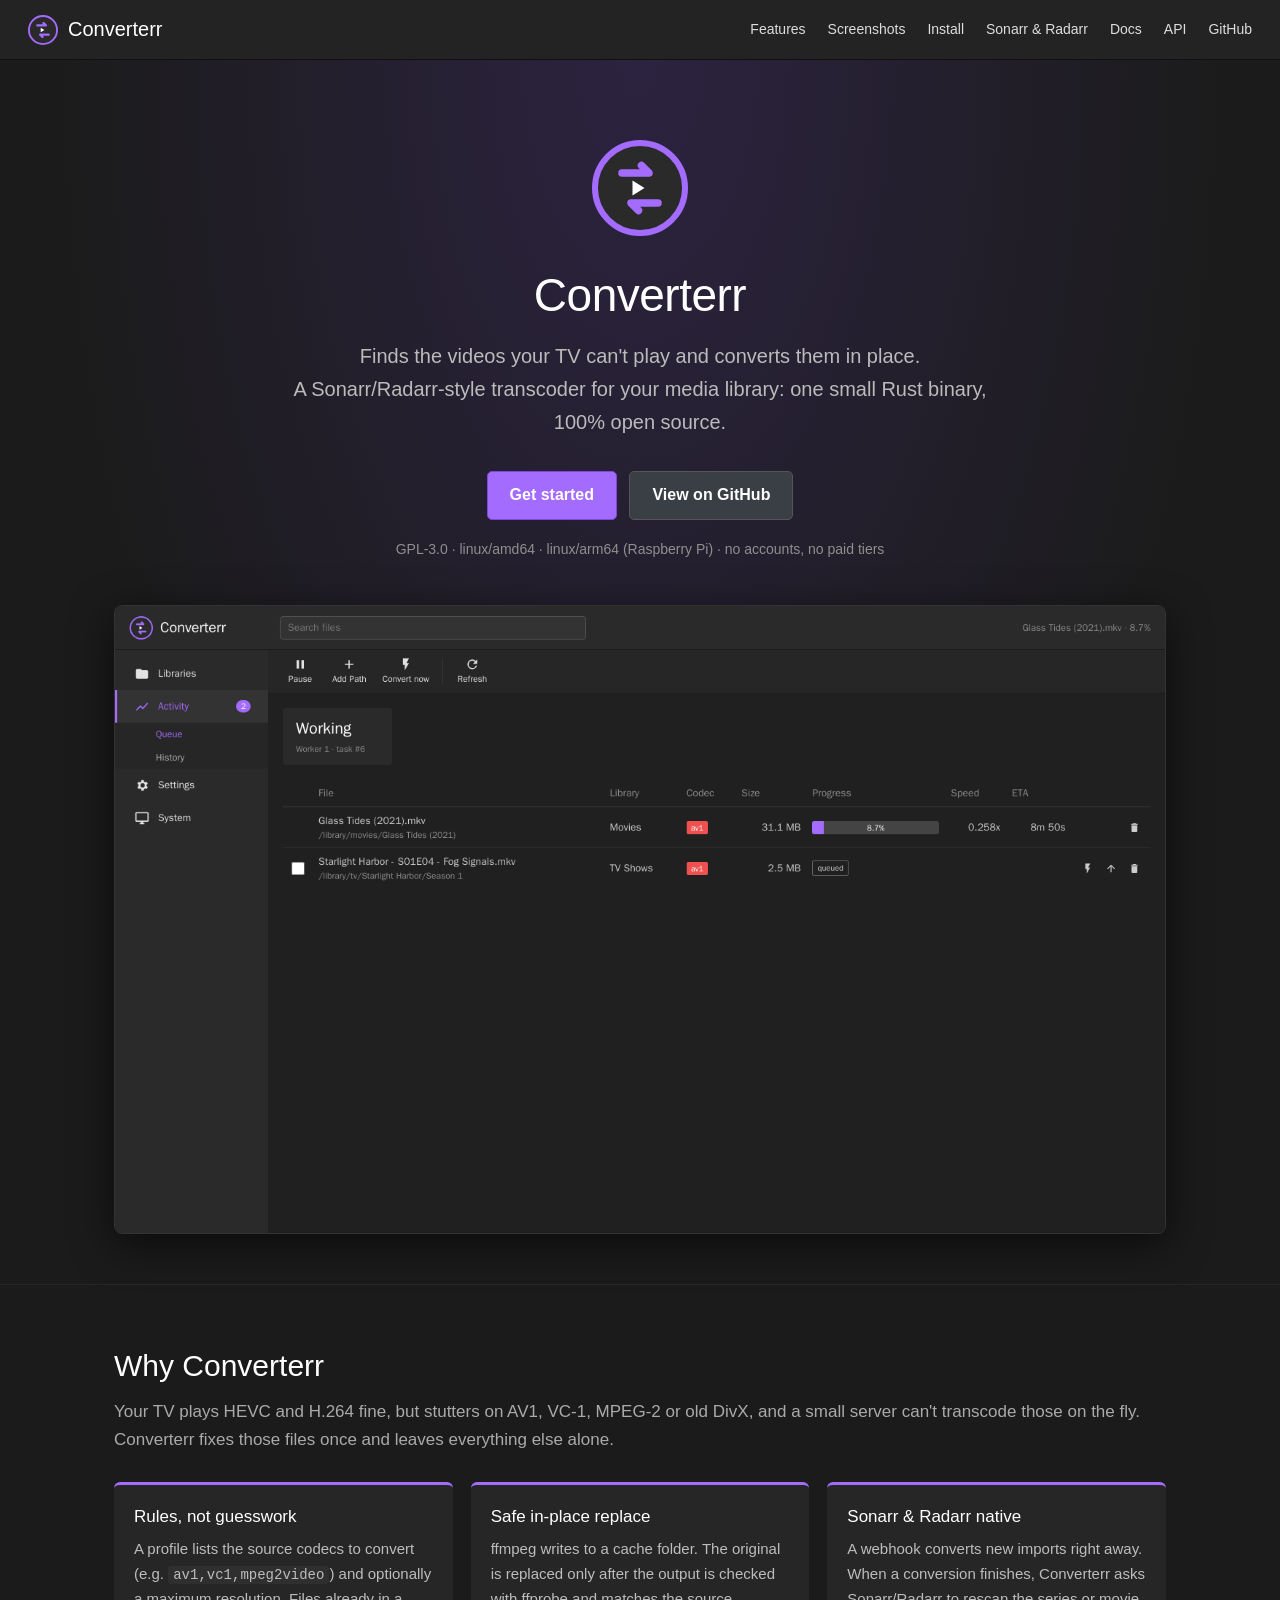
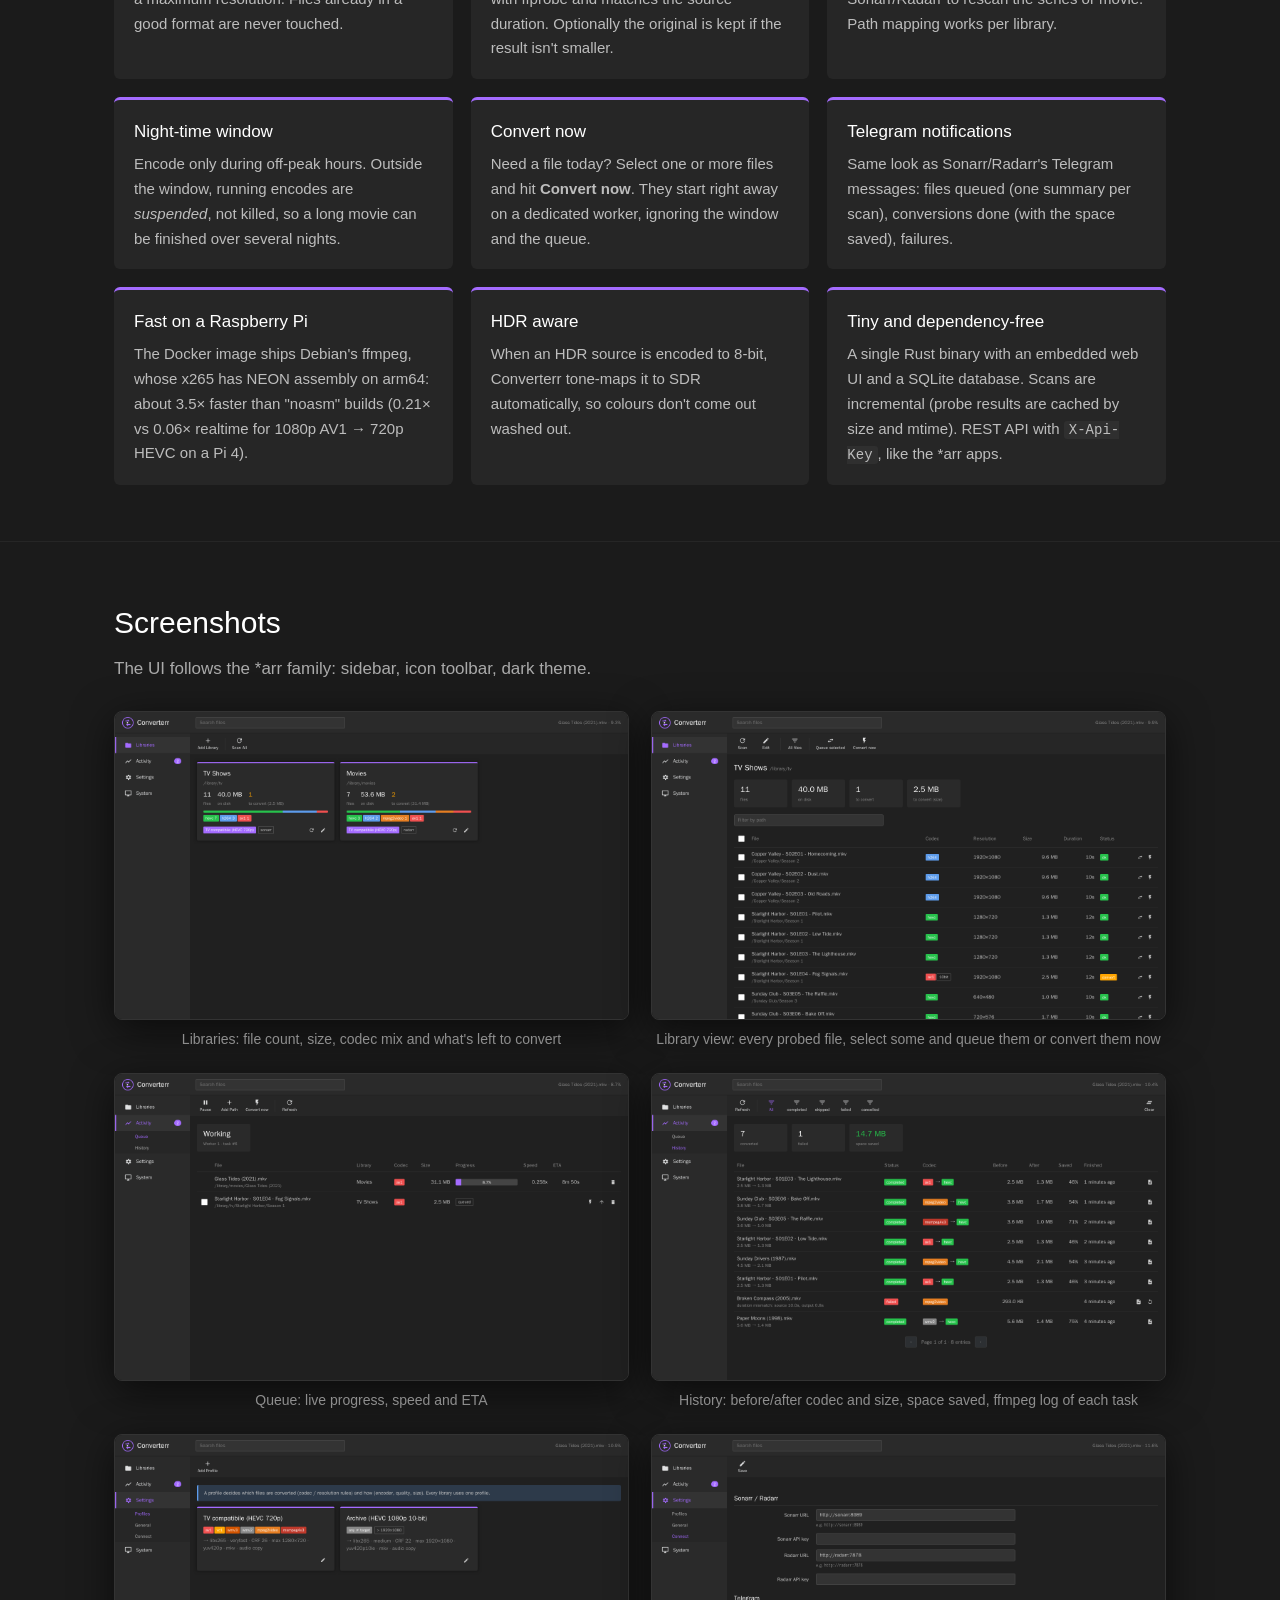
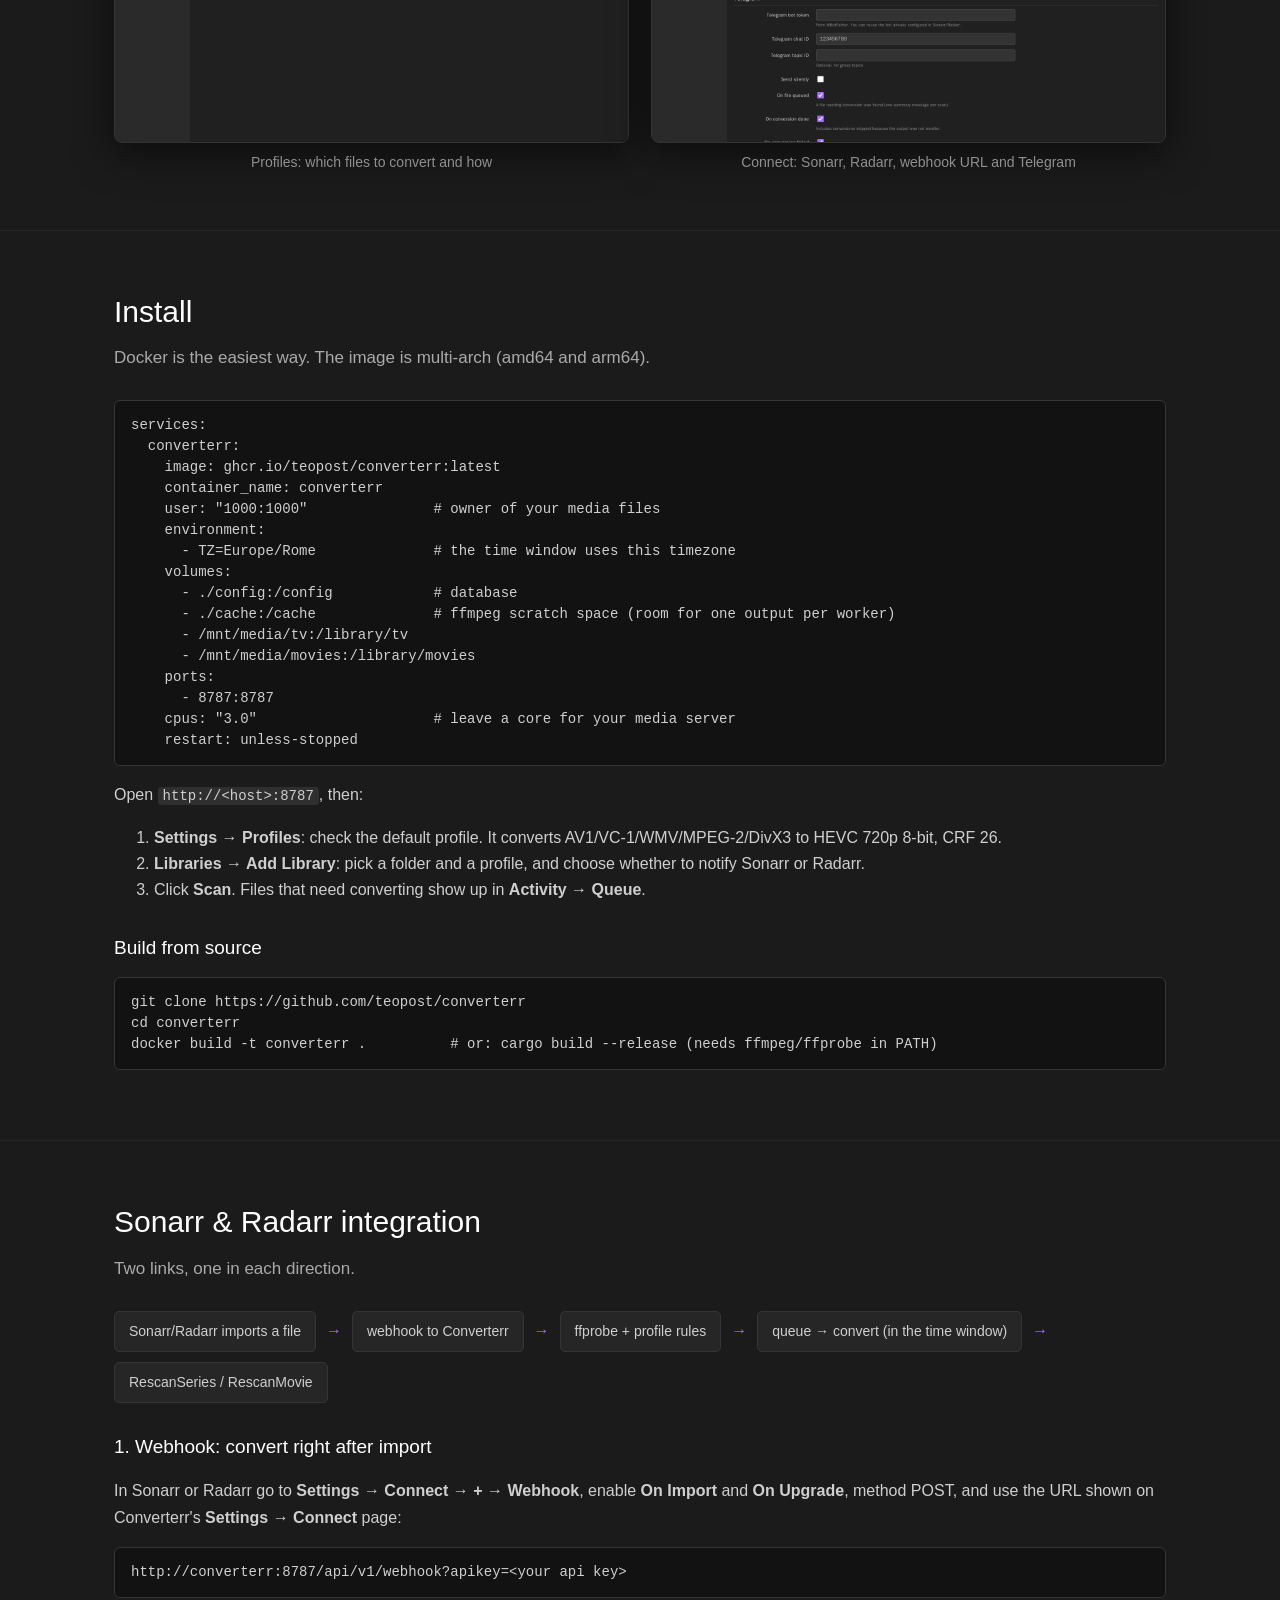
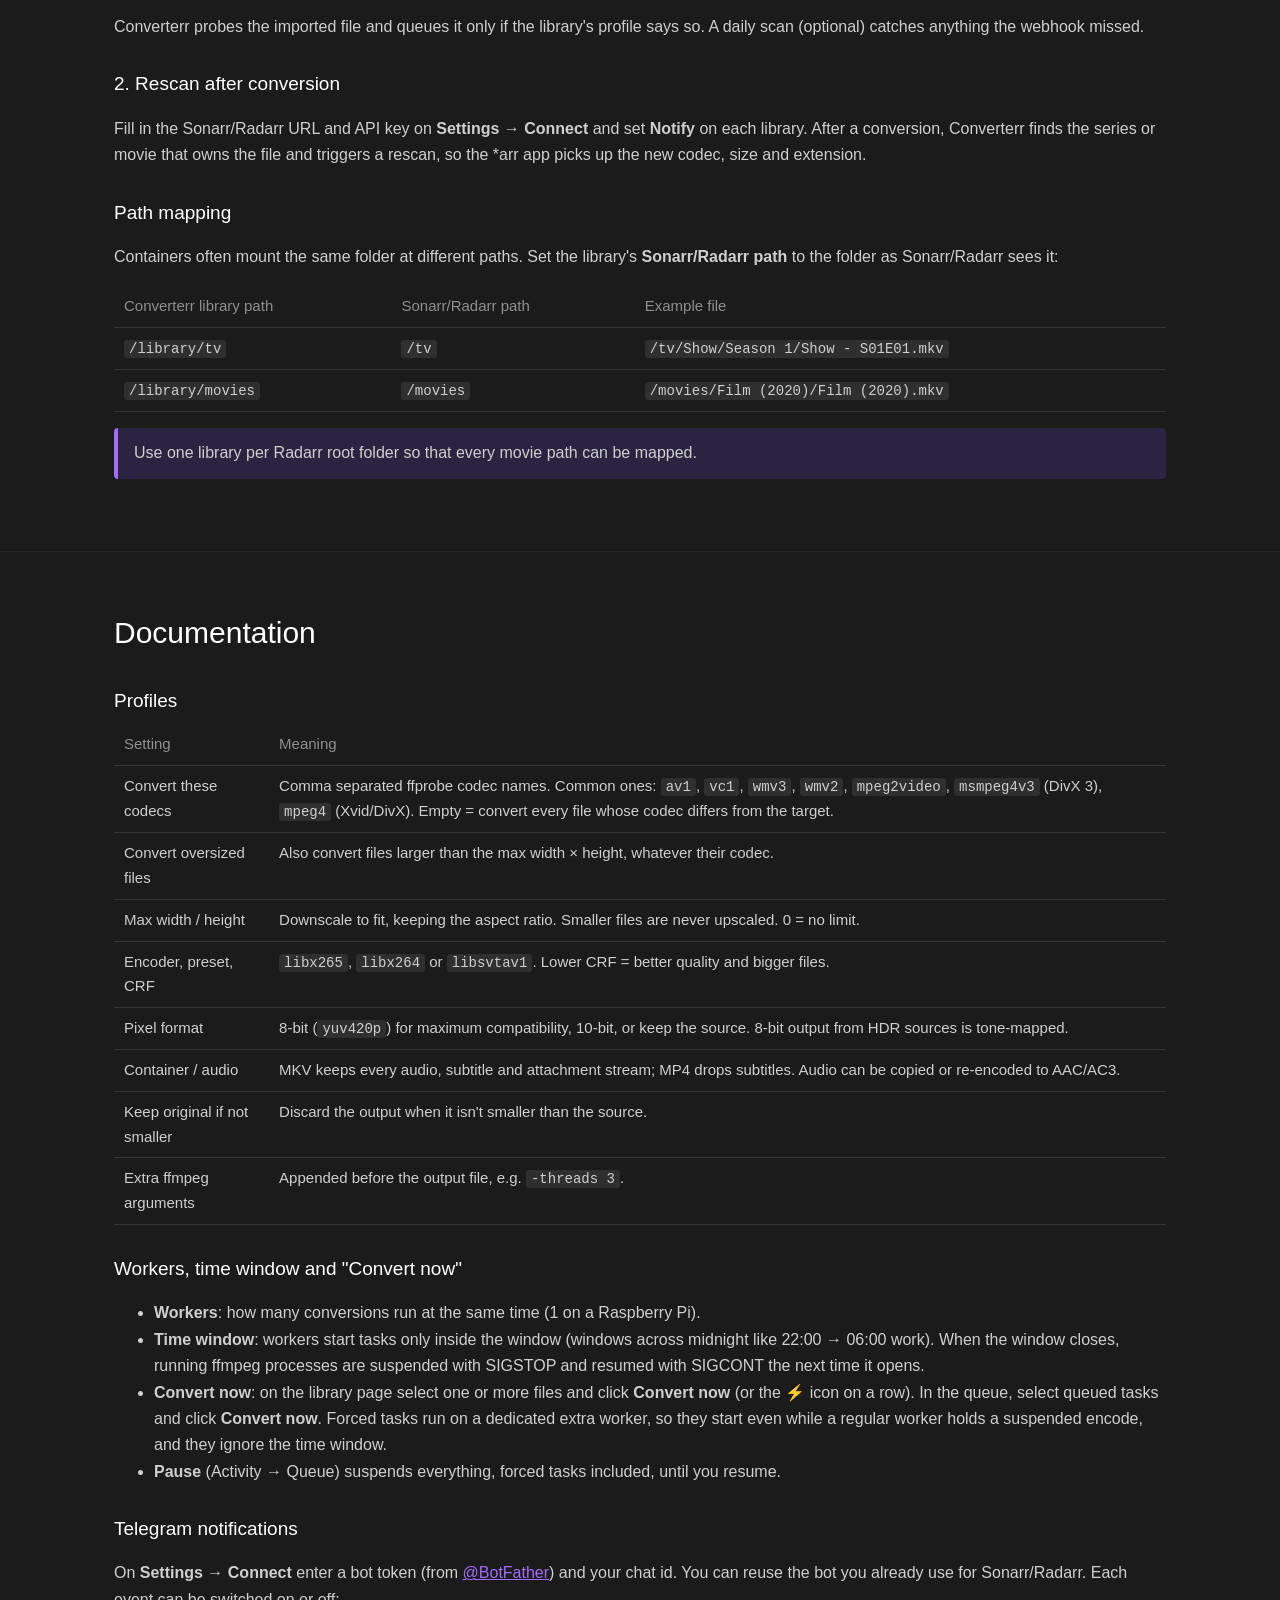
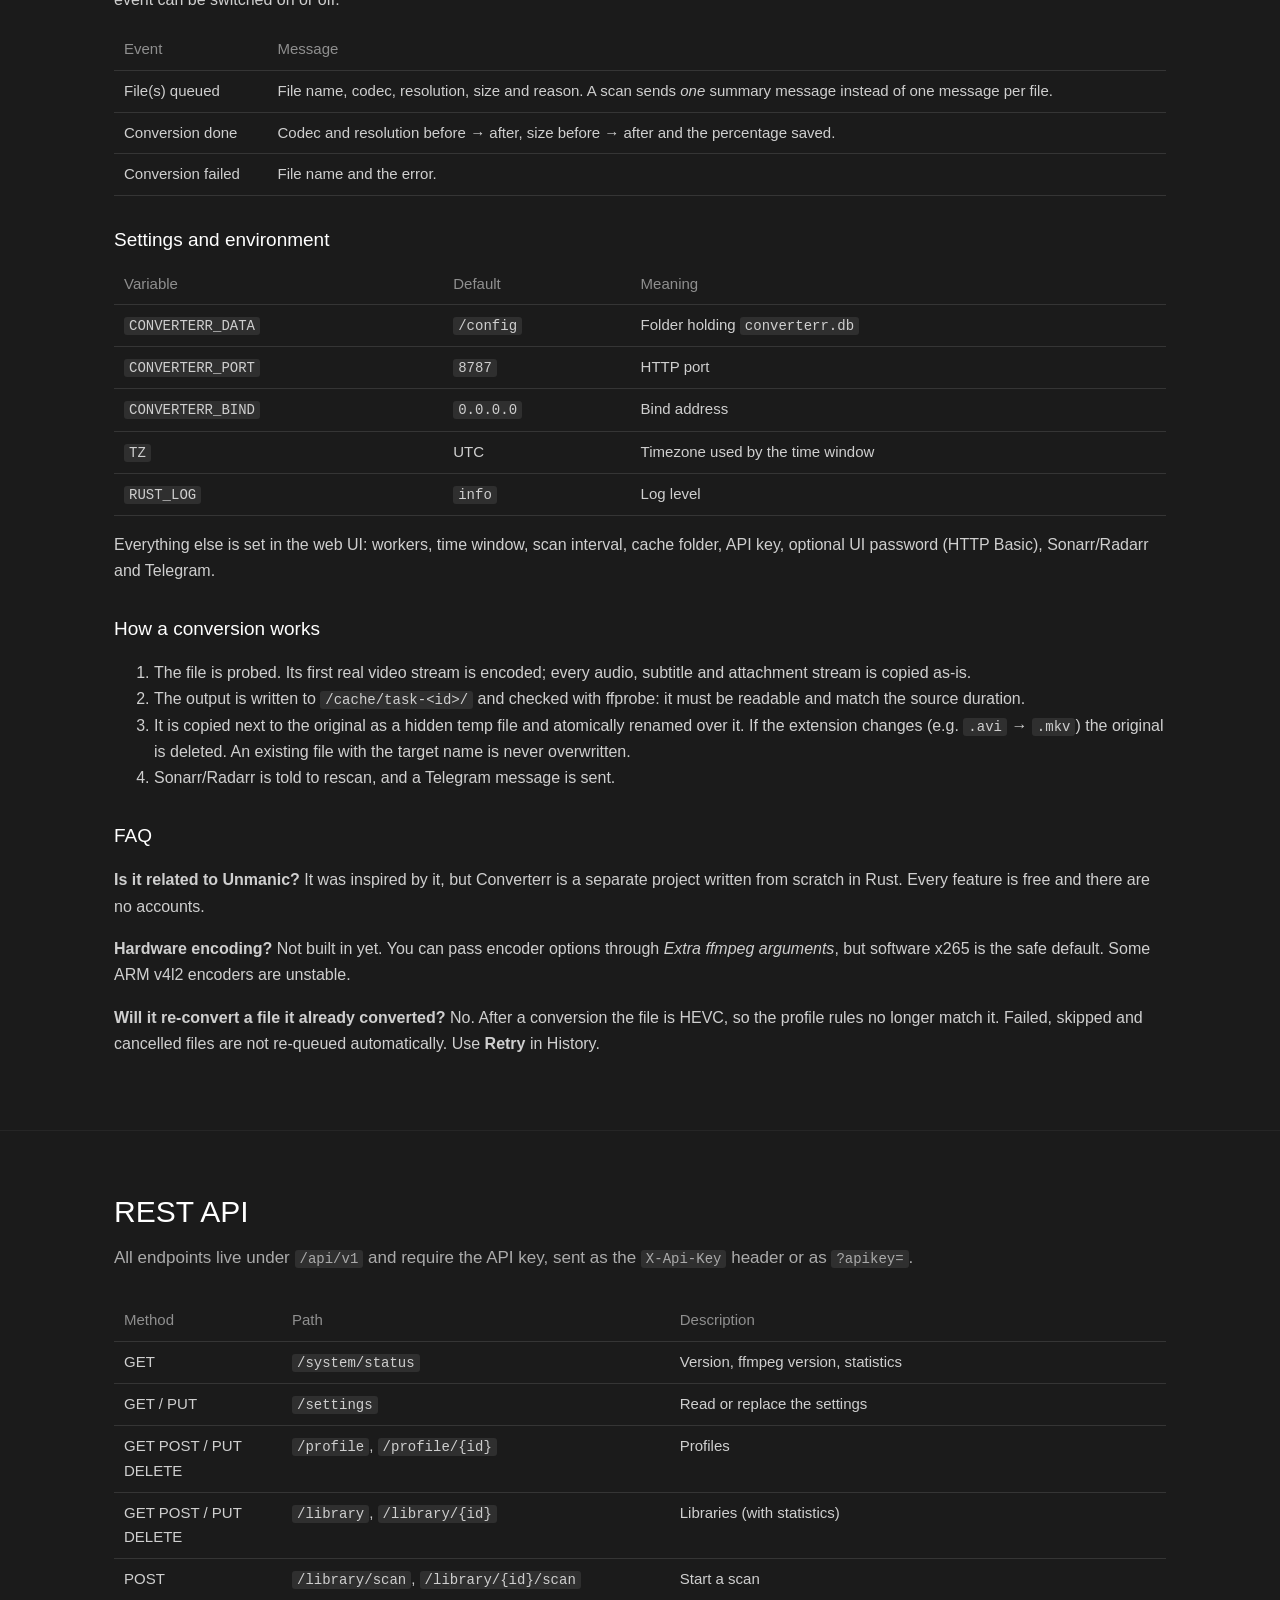
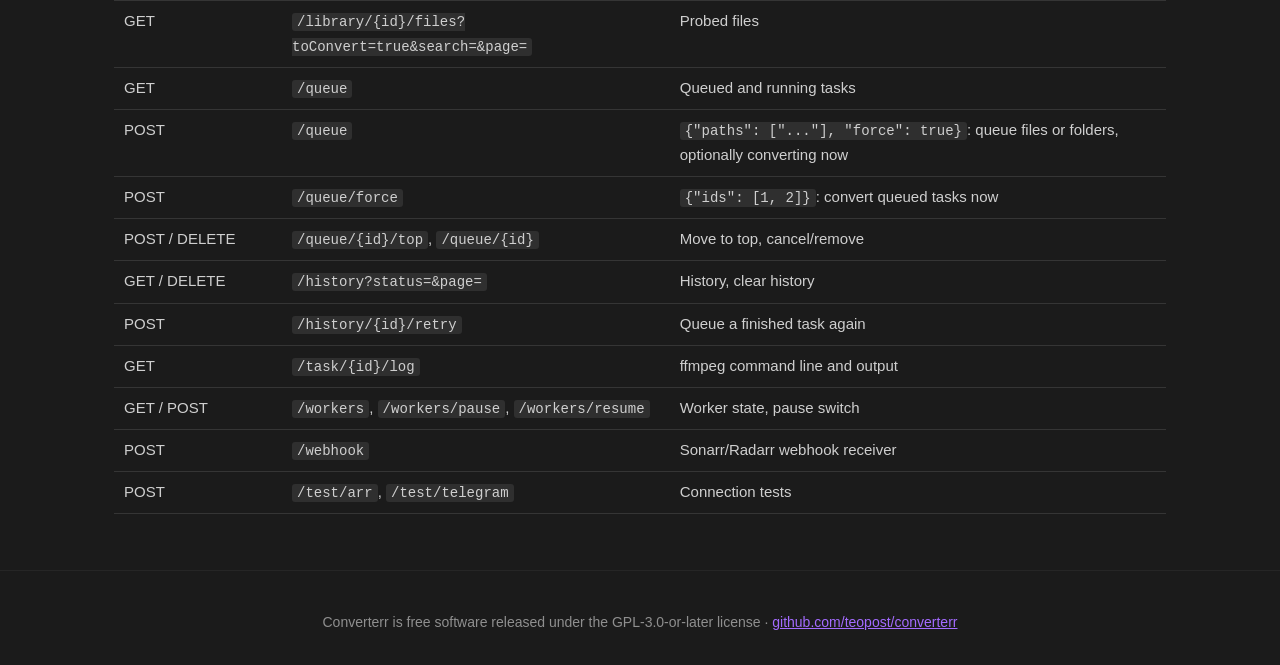
==== docs/index.html @ a3f33cca "Initial release of Converterr 0.1.0 Automatic media library transcoder with a Sonarr/Radarr-style we" ====
<!doctype html>
<html lang="en">
<head>
  <meta charset="utf-8">
  <meta name="viewport" content="width=device-width, initial-scale=1">
  <title>Converterr — automatic media library transcoder for the *arr stack</title>
  <meta name="description" content="Converterr finds the videos your TV can't play and converts them in place with ffmpeg. Sonarr/Radarr-style web UI, webhooks, Telegram notifications. Single Rust binary, 100% open source.">
  <link rel="icon" href="logo.svg">
  <style>
    :root { --accent:#a46bff; --accent-dark:#7d48d9; --bg:#1b1b1b; --panel:#262626; --border:#353535; --text:#cfcfcf; --dim:#8f8f8f; --white:#fff; }
    * { box-sizing: border-box; }
    html { scroll-behavior: smooth; }
    body { margin:0; background:var(--bg); color:var(--text); font:16px/1.65 -apple-system,BlinkMacSystemFont,"Segoe UI",Roboto,"Helvetica Neue",Arial,sans-serif; }
    a { color:var(--accent); }
    code, pre { font-family: ui-monospace,SFMono-Regular,Menlo,Consolas,monospace; font-size: 14px; }
    code { background:#2f2f2f; padding:1px 5px; border-radius:3px; }
    pre { background:#121212; border:1px solid var(--border); border-radius:6px; padding:14px 16px; overflow-x:auto; line-height:1.5; }
    pre code { background:none; padding:0; }
    nav { position:sticky; top:0; z-index:10; display:flex; align-items:center; gap:22px; padding:0 28px; height:60px; background:#232323; border-bottom:1px solid #111; }
    nav .brand { display:flex; align-items:center; gap:10px; color:var(--white); font-size:20px; font-weight:300; text-decoration:none; margin-right:auto; }
    nav .brand img { width:30px; height:30px; }
    nav a.l { color:#ddd; text-decoration:none; font-size:14px; }
    nav a.l:hover { color:var(--accent); }
    .wrap { max-width:1100px; margin:0 auto; padding:0 24px; }
    header.hero { padding:80px 0 50px; text-align:center; background:radial-gradient(ellipse at top, #2c2340 0%, var(--bg) 65%); }
    .hero img.logo { width:96px; height:96px; }
    .hero h1 { margin:14px 0 6px; color:var(--white); font-size:46px; font-weight:300; letter-spacing:-.5px; }
    .hero p.tag { max-width:720px; margin:0 auto 28px; font-size:20px; color:#bbb; }
    .btn { display:inline-block; padding:10px 22px; margin:4px; border-radius:5px; background:#393f45; color:var(--white); text-decoration:none; font-weight:600; border:1px solid #555; }
    .btn.primary { background:var(--accent); border-color:var(--accent-dark); }
    .btn:hover { filter:brightness(1.1); }
    .hero .shot { margin-top:44px; }
    .shot img { width:100%; border-radius:8px; border:1px solid #333; box-shadow:0 10px 40px rgba(0,0,0,.6); display:block; }
    .badges { margin-top:14px; color:var(--dim); font-size:14px; }
    section { padding:56px 0; border-top:1px solid #262626; }
    h2 { color:var(--white); font-size:30px; font-weight:400; margin:0 0 8px; }
    h3 { color:var(--white); font-size:19px; font-weight:500; margin:28px 0 8px; }
    .lead { color:#aaa; margin:0 0 28px; font-size:17px; }
    .grid { display:grid; grid-template-columns:repeat(auto-fill,minmax(300px,1fr)); gap:18px; }
    .card { background:var(--panel); border-radius:6px; padding:18px 20px; border-top:3px solid var(--accent); }
    .card h4 { margin:0 0 6px; color:var(--white); font-size:17px; font-weight:500; }
    .card p { margin:0; font-size:15px; color:#bdbdbd; }
    .gallery { display:grid; grid-template-columns:repeat(auto-fill,minmax(480px,1fr)); gap:22px; }
    .gallery figure { margin:0; }
    .gallery figcaption { margin-top:8px; color:var(--dim); font-size:14px; text-align:center; }
    table { width:100%; border-collapse:collapse; font-size:15px; }
    th, td { text-align:left; padding:8px 10px; border-bottom:1px solid var(--border); vertical-align:top; }
    th { color:var(--dim); font-weight:500; }
    .flow { display:flex; flex-wrap:wrap; align-items:center; gap:10px; margin:18px 0; }
    .flow span { background:var(--panel); padding:8px 14px; border-radius:5px; border:1px solid var(--border); font-size:14px; }
    .flow b { color:var(--accent); }
    .note { background:#2b2440; border-left:4px solid var(--accent); padding:12px 16px; border-radius:4px; margin:16px 0; }
    footer { padding:40px 0; text-align:center; color:var(--dim); font-size:14px; border-top:1px solid #262626; }
    @media (max-width:700px) { nav a.l { display:none; } .hero h1 { font-size:34px; } .gallery { grid-template-columns:1fr; } }
  </style>
</head>
<body>
<nav>
  <a class="brand" href="#"><img src="logo.svg" alt="">Converterr</a>
  <a class="l" href="#features">Features</a>
  <a class="l" href="#screenshots">Screenshots</a>
  <a class="l" href="#install">Install</a>
  <a class="l" href="#arr">Sonarr &amp; Radarr</a>
  <a class="l" href="#docs">Docs</a>
  <a class="l" href="#api">API</a>
  <a class="l" href="https://github.com/teopost/converterr">GitHub</a>
</nav>

<header class="hero">
  <div class="wrap">
    <img class="logo" src="logo.svg" alt="Converterr logo">
    <h1>Converterr</h1>
    <p class="tag">Finds the videos your TV can't play and converts them in place.<br>A Sonarr/Radarr-style transcoder for your media library: one small Rust binary, 100% open source.</p>
    <a class="btn primary" href="#install">Get started</a>
    <a class="btn" href="https://github.com/teopost/converterr">View on GitHub</a>
    <div class="badges">GPL-3.0 · linux/amd64 · linux/arm64 (Raspberry Pi) · no accounts, no paid tiers</div>
    <div class="shot"><img src="screenshots/queue.png" alt="Converterr activity queue"></div>
  </div>
</header>

<section id="features">
  <div class="wrap">
    <h2>Why Converterr</h2>
    <p class="lead">Your TV plays HEVC and H.264 fine, but stutters on AV1, VC-1, MPEG-2 or old DivX, and a small server can't transcode those on the fly. Converterr fixes those files once and leaves everything else alone.</p>
    <div class="grid">
      <div class="card"><h4>Rules, not guesswork</h4><p>A profile lists the source codecs to convert (e.g. <code>av1,vc1,mpeg2video</code>) and optionally a maximum resolution. Files already in a good format are never touched.</p></div>
      <div class="card"><h4>Safe in-place replace</h4><p>ffmpeg writes to a cache folder. The original is replaced only after the output is checked with ffprobe and matches the source duration. Optionally the original is kept if the result isn't smaller.</p></div>
      <div class="card"><h4>Sonarr &amp; Radarr native</h4><p>A webhook converts new imports right away. When a conversion finishes, Converterr asks Sonarr/Radarr to rescan the series or movie. Path mapping works per library.</p></div>
      <div class="card"><h4>Night-time window</h4><p>Encode only during off-peak hours. Outside the window, running encodes are <em>suspended</em>, not killed, so a long movie can be finished over several nights.</p></div>
      <div class="card"><h4>Convert now</h4><p>Need a file today? Select one or more files and hit <b>Convert now</b>. They start right away on a dedicated worker, ignoring the window and the queue.</p></div>
      <div class="card"><h4>Telegram notifications</h4><p>Same look as Sonarr/Radarr's Telegram messages: files queued (one summary per scan), conversions done (with the space saved), failures.</p></div>
      <div class="card"><h4>Fast on a Raspberry Pi</h4><p>The Docker image ships Debian's ffmpeg, whose x265 has NEON assembly on arm64: about 3.5× faster than "noasm" builds (0.21× vs 0.06× realtime for 1080p AV1 → 720p HEVC on a Pi 4).</p></div>
      <div class="card"><h4>HDR aware</h4><p>When an HDR source is encoded to 8-bit, Converterr tone-maps it to SDR automatically, so colours don't come out washed out.</p></div>
      <div class="card"><h4>Tiny and dependency-free</h4><p>A single Rust binary with an embedded web UI and a SQLite database. Scans are incremental (probe results are cached by size and mtime). REST API with <code>X-Api-Key</code>, like the *arr apps.</p></div>
    </div>
  </div>
</section>

<section id="screenshots">
  <div class="wrap">
    <h2>Screenshots</h2>
    <p class="lead">The UI follows the *arr family: sidebar, icon toolbar, dark theme.</p>
    <div class="gallery">
      <figure class="shot"><img src="screenshots/libraries.png" alt="Libraries"><figcaption>Libraries: file count, size, codec mix and what's left to convert</figcaption></figure>
      <figure class="shot"><img src="screenshots/library.png" alt="Library files"><figcaption>Library view: every probed file, select some and queue them or convert them now</figcaption></figure>
      <figure class="shot"><img src="screenshots/queue.png" alt="Queue"><figcaption>Queue: live progress, speed and ETA</figcaption></figure>
      <figure class="shot"><img src="screenshots/history.png" alt="History"><figcaption>History: before/after codec and size, space saved, ffmpeg log of each task</figcaption></figure>
      <figure class="shot"><img src="screenshots/profiles.png" alt="Profiles"><figcaption>Profiles: which files to convert and how</figcaption></figure>
      <figure class="shot"><img src="screenshots/connect.png" alt="Connect"><figcaption>Connect: Sonarr, Radarr, webhook URL and Telegram</figcaption></figure>
    </div>
  </div>
</section>

<section id="install">
  <div class="wrap">
    <h2>Install</h2>
    <p class="lead">Docker is the easiest way. The image is multi-arch (amd64 and arm64).</p>
<pre><code>services:
  converterr:
    image: ghcr.io/teopost/converterr:latest
    container_name: converterr
    user: "1000:1000"               # owner of your media files
    environment:
      - TZ=Europe/Rome              # the time window uses this timezone
    volumes:
      - ./config:/config            # database
      - ./cache:/cache              # ffmpeg scratch space (room for one output per worker)
      - /mnt/media/tv:/library/tv
      - /mnt/media/movies:/library/movies
    ports:
      - 8787:8787
    cpus: "3.0"                     # leave a core for your media server
    restart: unless-stopped</code></pre>
    <p>Open <code>http://&lt;host&gt;:8787</code>, then:</p>
    <ol>
      <li><b>Settings → Profiles</b>: check the default profile. It converts AV1/VC-1/WMV/MPEG-2/DivX3 to HEVC 720p 8-bit, CRF 26.</li>
      <li><b>Libraries → Add Library</b>: pick a folder and a profile, and choose whether to notify Sonarr or Radarr.</li>
      <li>Click <b>Scan</b>. Files that need converting show up in <b>Activity → Queue</b>.</li>
    </ol>
    <h3>Build from source</h3>
<pre><code>git clone https://github.com/teopost/converterr
cd converterr
docker build -t converterr .          # or: cargo build --release (needs ffmpeg/ffprobe in PATH)</code></pre>
  </div>
</section>

<section id="arr">
  <div class="wrap">
    <h2>Sonarr &amp; Radarr integration</h2>
    <p class="lead">Two links, one in each direction.</p>
    <div class="flow">
      <span>Sonarr/Radarr imports a file</span><b>→</b>
      <span>webhook to Converterr</span><b>→</b>
      <span>ffprobe + profile rules</span><b>→</b>
      <span>queue → convert (in the time window)</span><b>→</b>
      <span>RescanSeries / RescanMovie</span>
    </div>
    <h3>1. Webhook: convert right after import</h3>
    <p>In Sonarr or Radarr go to <b>Settings → Connect → + → Webhook</b>, enable <b>On Import</b> and <b>On Upgrade</b>, method POST, and use the URL shown on Converterr's <b>Settings → Connect</b> page:</p>
<pre><code>http://converterr:8787/api/v1/webhook?apikey=&lt;your api key&gt;</code></pre>
    <p>Converterr probes the imported file and queues it only if the library's profile says so. A daily scan (optional) catches anything the webhook missed.</p>
    <h3>2. Rescan after conversion</h3>
    <p>Fill in the Sonarr/Radarr URL and API key on <b>Settings → Connect</b> and set <b>Notify</b> on each library. After a conversion, Converterr finds the series or movie that owns the file and triggers a rescan, so the *arr app picks up the new codec, size and extension.</p>
    <h3>Path mapping</h3>
    <p>Containers often mount the same folder at different paths. Set the library's <b>Sonarr/Radarr path</b> to the folder as Sonarr/Radarr sees it:</p>
    <table>
      <tr><th>Converterr library path</th><th>Sonarr/Radarr path</th><th>Example file</th></tr>
      <tr><td><code>/library/tv</code></td><td><code>/tv</code></td><td><code>/tv/Show/Season 1/Show - S01E01.mkv</code></td></tr>
      <tr><td><code>/library/movies</code></td><td><code>/movies</code></td><td><code>/movies/Film (2020)/Film (2020).mkv</code></td></tr>
    </table>
    <div class="note">Use one library per Radarr root folder so that every movie path can be mapped.</div>
  </div>
</section>

<section id="docs">
  <div class="wrap">
    <h2>Documentation</h2>

    <h3>Profiles</h3>
    <table>
      <tr><th>Setting</th><th>Meaning</th></tr>
      <tr><td>Convert these codecs</td><td>Comma separated ffprobe codec names. Common ones: <code>av1</code>, <code>vc1</code>, <code>wmv3</code>, <code>wmv2</code>, <code>mpeg2video</code>, <code>msmpeg4v3</code> (DivX 3), <code>mpeg4</code> (Xvid/DivX). Empty = convert every file whose codec differs from the target.</td></tr>
      <tr><td>Convert oversized files</td><td>Also convert files larger than the max width × height, whatever their codec.</td></tr>
      <tr><td>Max width / height</td><td>Downscale to fit, keeping the aspect ratio. Smaller files are never upscaled. 0 = no limit.</td></tr>
      <tr><td>Encoder, preset, CRF</td><td><code>libx265</code>, <code>libx264</code> or <code>libsvtav1</code>. Lower CRF = better quality and bigger files.</td></tr>
      <tr><td>Pixel format</td><td>8-bit (<code>yuv420p</code>) for maximum compatibility, 10-bit, or keep the source. 8-bit output from HDR sources is tone-mapped.</td></tr>
      <tr><td>Container / audio</td><td>MKV keeps every audio, subtitle and attachment stream; MP4 drops subtitles. Audio can be copied or re-encoded to AAC/AC3.</td></tr>
      <tr><td>Keep original if not smaller</td><td>Discard the output when it isn't smaller than the source.</td></tr>
      <tr><td>Extra ffmpeg arguments</td><td>Appended before the output file, e.g. <code>-threads 3</code>.</td></tr>
    </table>

    <h3>Workers, time window and "Convert now"</h3>
    <ul>
      <li><b>Workers</b>: how many conversions run at the same time (1 on a Raspberry Pi).</li>
      <li><b>Time window</b>: workers start tasks only inside the window (windows across midnight like 22:00 → 06:00 work). When the window closes, running ffmpeg processes are suspended with SIGSTOP and resumed with SIGCONT the next time it opens.</li>
      <li><b>Convert now</b>: on the library page select one or more files and click <b>Convert now</b> (or the ⚡ icon on a row). In the queue, select queued tasks and click <b>Convert now</b>. Forced tasks run on a dedicated extra worker, so they start even while a regular worker holds a suspended encode, and they ignore the time window.</li>
      <li><b>Pause</b> (Activity → Queue) suspends everything, forced tasks included, until you resume.</li>
    </ul>

    <h3>Telegram notifications</h3>
    <p>On <b>Settings → Connect</b> enter a bot token (from <a href="https://t.me/BotFather">@BotFather</a>) and your chat id. You can reuse the bot you already use for Sonarr/Radarr. Each event can be switched on or off:</p>
    <table>
      <tr><th>Event</th><th>Message</th></tr>
      <tr><td>File(s) queued</td><td>File name, codec, resolution, size and reason. A scan sends <em>one</em> summary message instead of one message per file.</td></tr>
      <tr><td>Conversion done</td><td>Codec and resolution before → after, size before → after and the percentage saved.</td></tr>
      <tr><td>Conversion failed</td><td>File name and the error.</td></tr>
    </table>

    <h3>Settings and environment</h3>
    <table>
      <tr><th>Variable</th><th>Default</th><th>Meaning</th></tr>
      <tr><td><code>CONVERTERR_DATA</code></td><td><code>/config</code></td><td>Folder holding <code>converterr.db</code></td></tr>
      <tr><td><code>CONVERTERR_PORT</code></td><td><code>8787</code></td><td>HTTP port</td></tr>
      <tr><td><code>CONVERTERR_BIND</code></td><td><code>0.0.0.0</code></td><td>Bind address</td></tr>
      <tr><td><code>TZ</code></td><td>UTC</td><td>Timezone used by the time window</td></tr>
      <tr><td><code>RUST_LOG</code></td><td><code>info</code></td><td>Log level</td></tr>
    </table>
    <p>Everything else is set in the web UI: workers, time window, scan interval, cache folder, API key, optional UI password (HTTP Basic), Sonarr/Radarr and Telegram.</p>

    <h3>How a conversion works</h3>
    <ol>
      <li>The file is probed. Its first real video stream is encoded; every audio, subtitle and attachment stream is copied as-is.</li>
      <li>The output is written to <code>/cache/task-&lt;id&gt;/</code> and checked with ffprobe: it must be readable and match the source duration.</li>
      <li>It is copied next to the original as a hidden temp file and atomically renamed over it. If the extension changes (e.g. <code>.avi</code> → <code>.mkv</code>) the original is deleted. An existing file with the target name is never overwritten.</li>
      <li>Sonarr/Radarr is told to rescan, and a Telegram message is sent.</li>
    </ol>

    <h3>FAQ</h3>
    <p><b>Is it related to Unmanic?</b> It was inspired by it, but Converterr is a separate project written from scratch in Rust. Every feature is free and there are no accounts.</p>
    <p><b>Hardware encoding?</b> Not built in yet. You can pass encoder options through <i>Extra ffmpeg arguments</i>, but software x265 is the safe default. Some ARM v4l2 encoders are unstable.</p>
    <p><b>Will it re-convert a file it already converted?</b> No. After a conversion the file is HEVC, so the profile rules no longer match it. Failed, skipped and cancelled files are not re-queued automatically. Use <b>Retry</b> in History.</p>
  </div>
</section>

<section id="api">
  <div class="wrap">
    <h2>REST API</h2>
    <p class="lead">All endpoints live under <code>/api/v1</code> and require the API key, sent as the <code>X-Api-Key</code> header or as <code>?apikey=</code>.</p>
    <table>
      <tr><th>Method</th><th>Path</th><th>Description</th></tr>
      <tr><td>GET</td><td><code>/system/status</code></td><td>Version, ffmpeg version, statistics</td></tr>
      <tr><td>GET / PUT</td><td><code>/settings</code></td><td>Read or replace the settings</td></tr>
      <tr><td>GET POST / PUT DELETE</td><td><code>/profile</code>, <code>/profile/{id}</code></td><td>Profiles</td></tr>
      <tr><td>GET POST / PUT DELETE</td><td><code>/library</code>, <code>/library/{id}</code></td><td>Libraries (with statistics)</td></tr>
      <tr><td>POST</td><td><code>/library/scan</code>, <code>/library/{id}/scan</code></td><td>Start a scan</td></tr>
      <tr><td>GET</td><td><code>/library/{id}/files?toConvert=true&amp;search=&amp;page=</code></td><td>Probed files</td></tr>
      <tr><td>GET</td><td><code>/queue</code></td><td>Queued and running tasks</td></tr>
      <tr><td>POST</td><td><code>/queue</code></td><td><code>{"paths": ["..."], "force": true}</code>: queue files or folders, optionally converting now</td></tr>
      <tr><td>POST</td><td><code>/queue/force</code></td><td><code>{"ids": [1, 2]}</code>: convert queued tasks now</td></tr>
      <tr><td>POST / DELETE</td><td><code>/queue/{id}/top</code>, <code>/queue/{id}</code></td><td>Move to top, cancel/remove</td></tr>
      <tr><td>GET / DELETE</td><td><code>/history?status=&amp;page=</code></td><td>History, clear history</td></tr>
      <tr><td>POST</td><td><code>/history/{id}/retry</code></td><td>Queue a finished task again</td></tr>
      <tr><td>GET</td><td><code>/task/{id}/log</code></td><td>ffmpeg command line and output</td></tr>
      <tr><td>GET / POST</td><td><code>/workers</code>, <code>/workers/pause</code>, <code>/workers/resume</code></td><td>Worker state, pause switch</td></tr>
      <tr><td>POST</td><td><code>/webhook</code></td><td>Sonarr/Radarr webhook receiver</td></tr>
      <tr><td>POST</td><td><code>/test/arr</code>, <code>/test/telegram</code></td><td>Connection tests</td></tr>
    </table>
  </div>
</section>

<footer>
  Converterr is free software released under the GPL-3.0-or-later license ·
  <a href="https://github.com/teopost/converterr">github.com/teopost/converterr</a>
</footer>
</body>
</html>
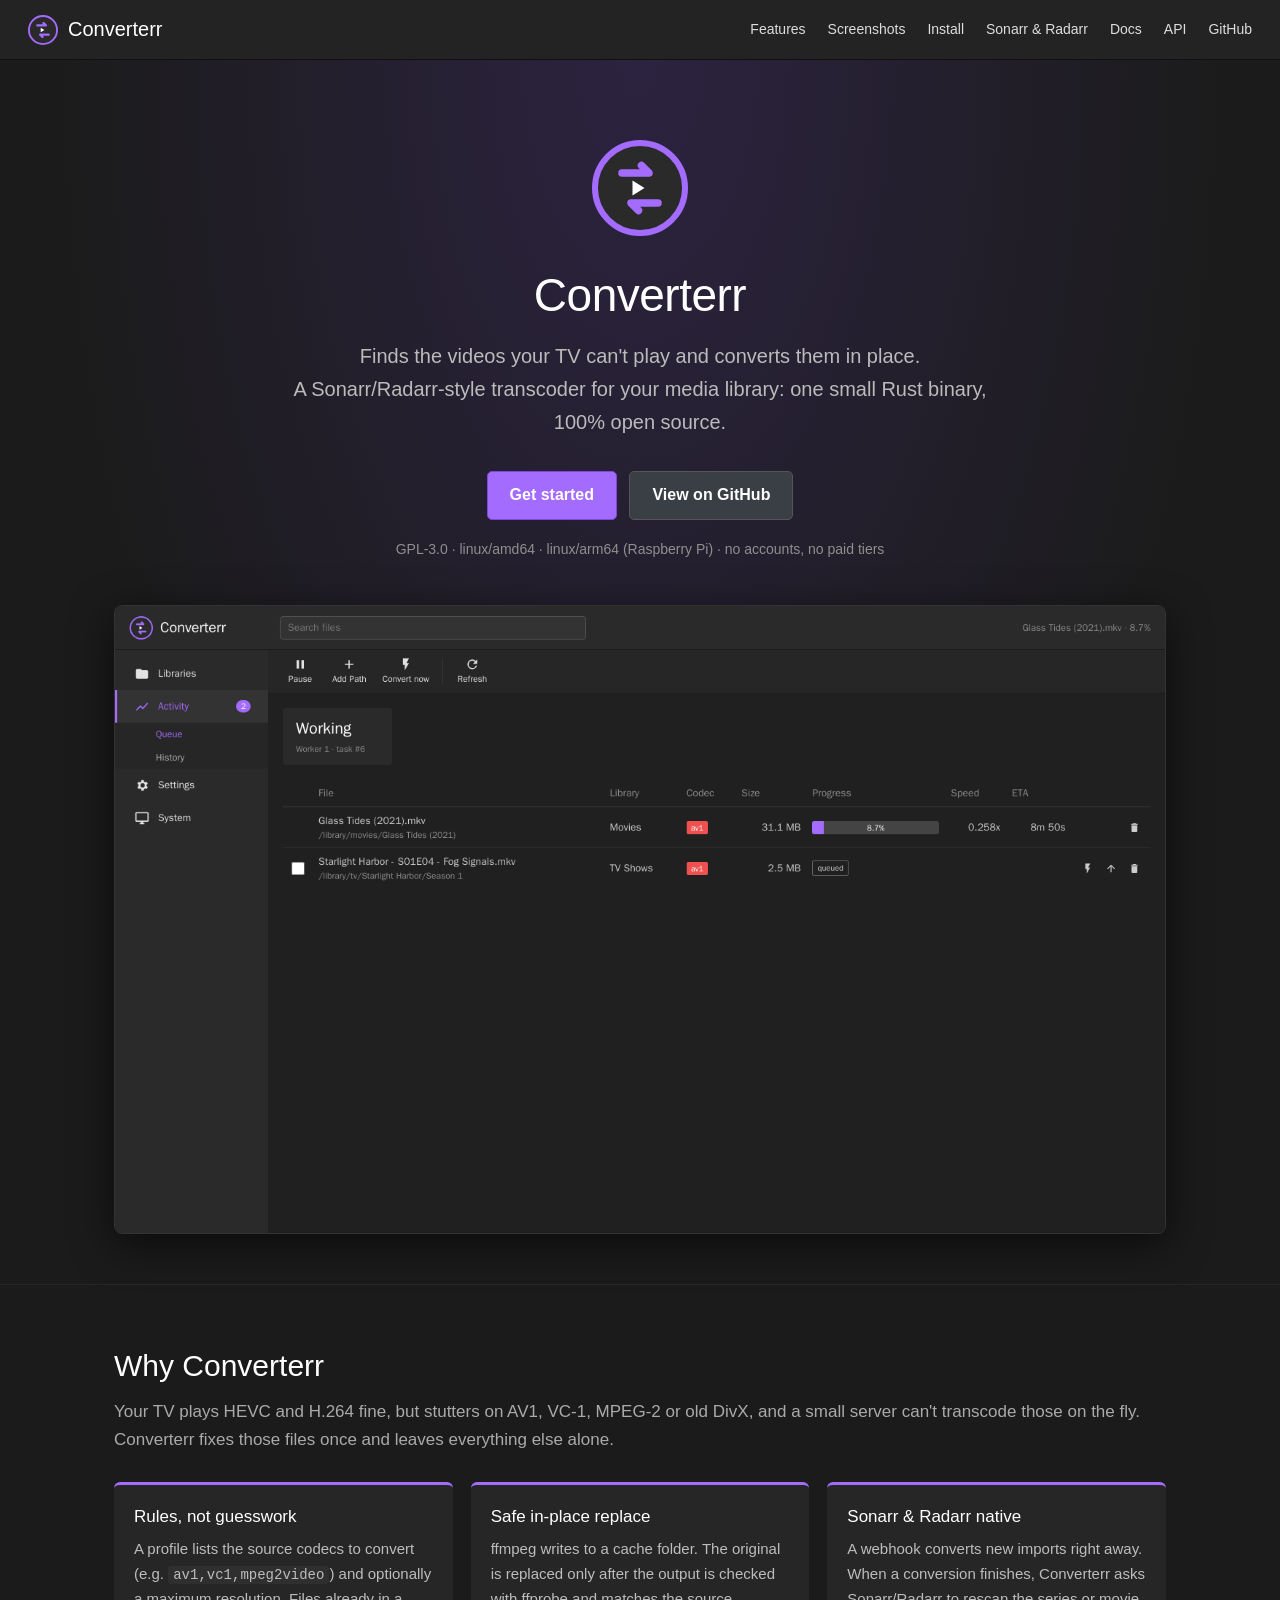
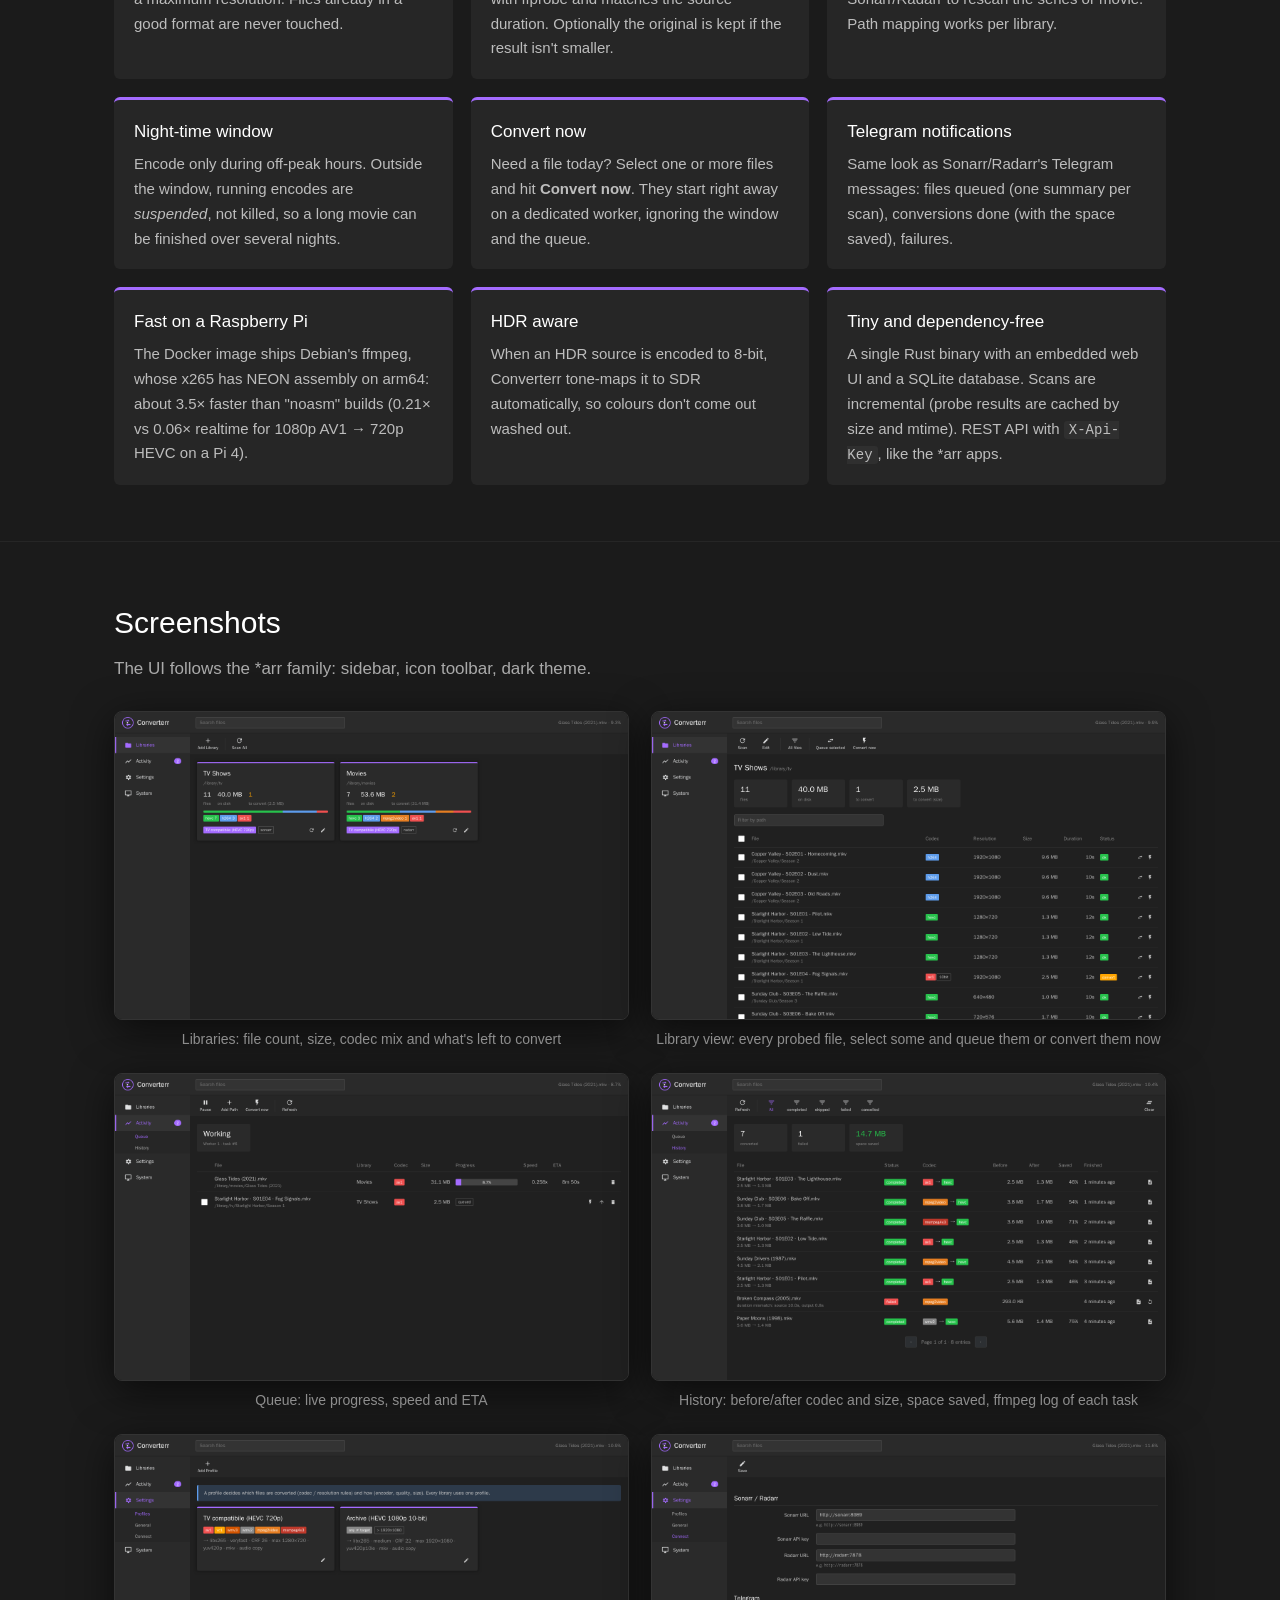
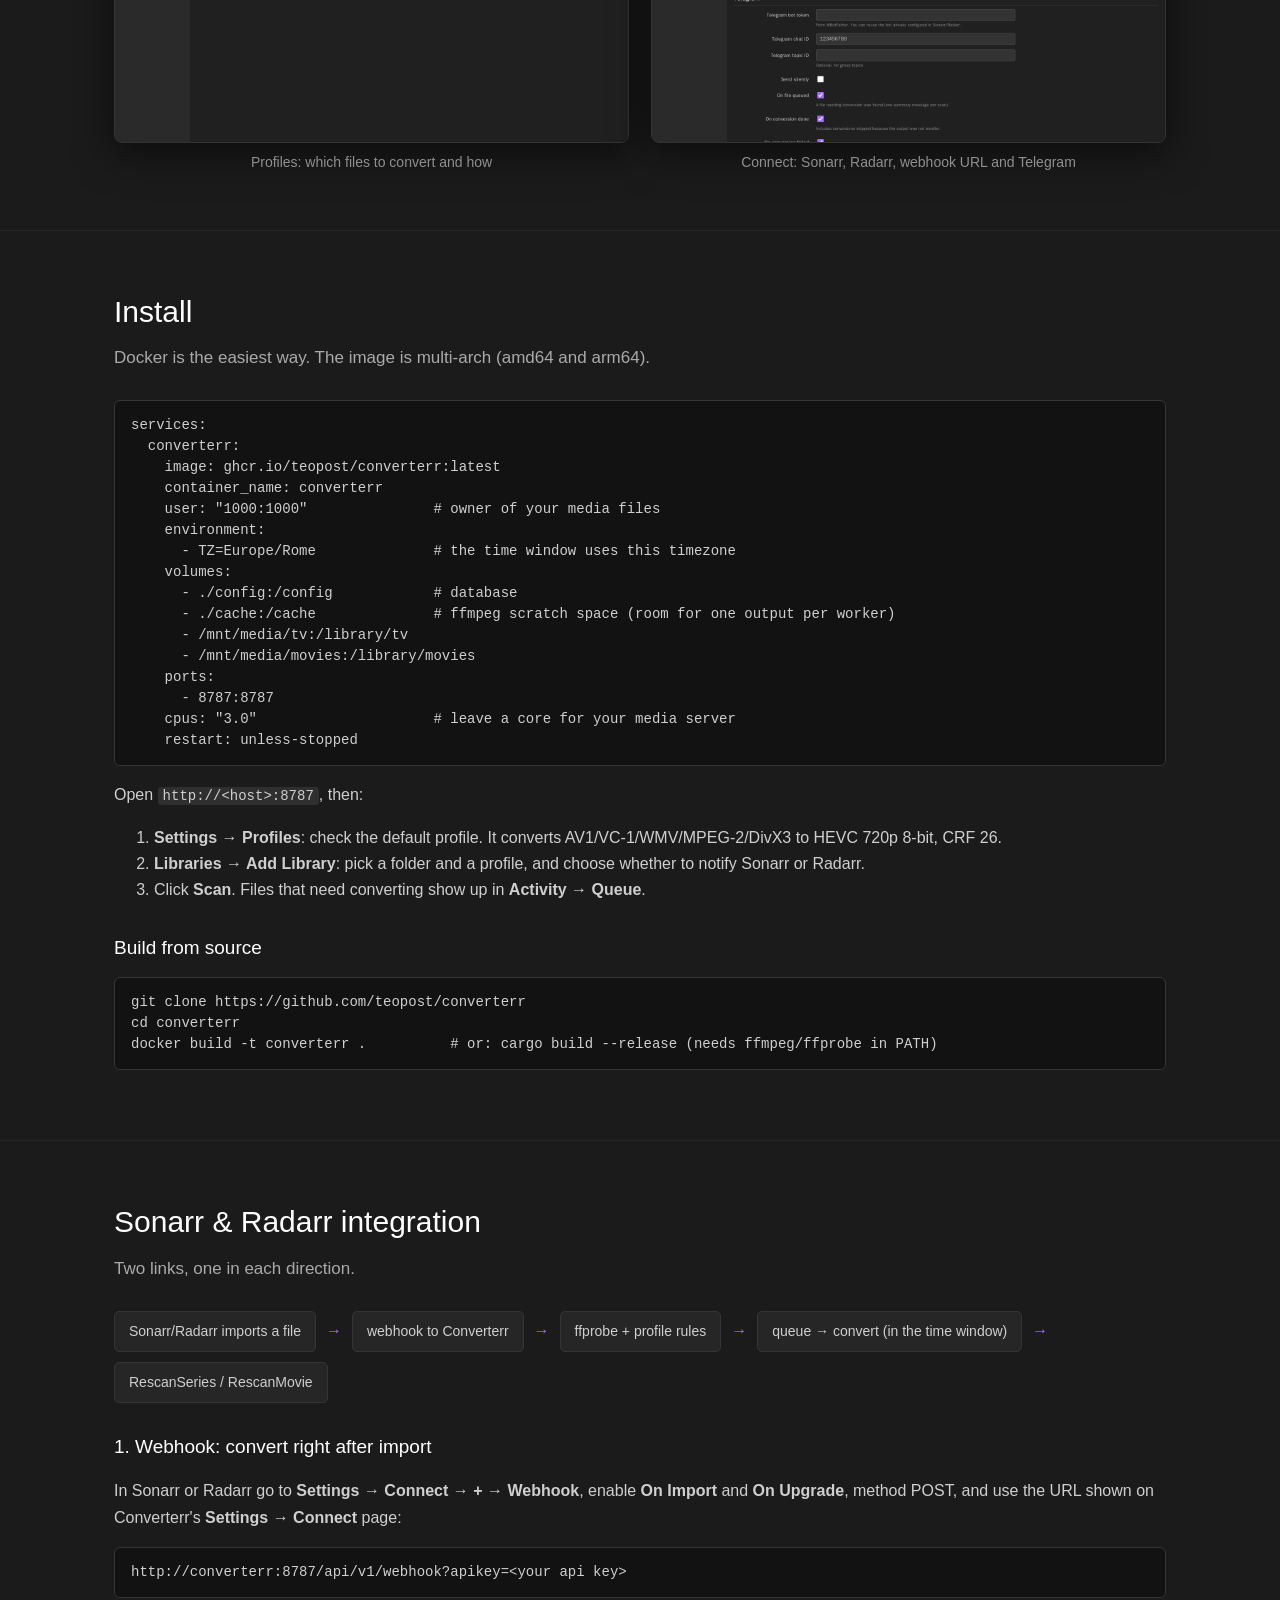
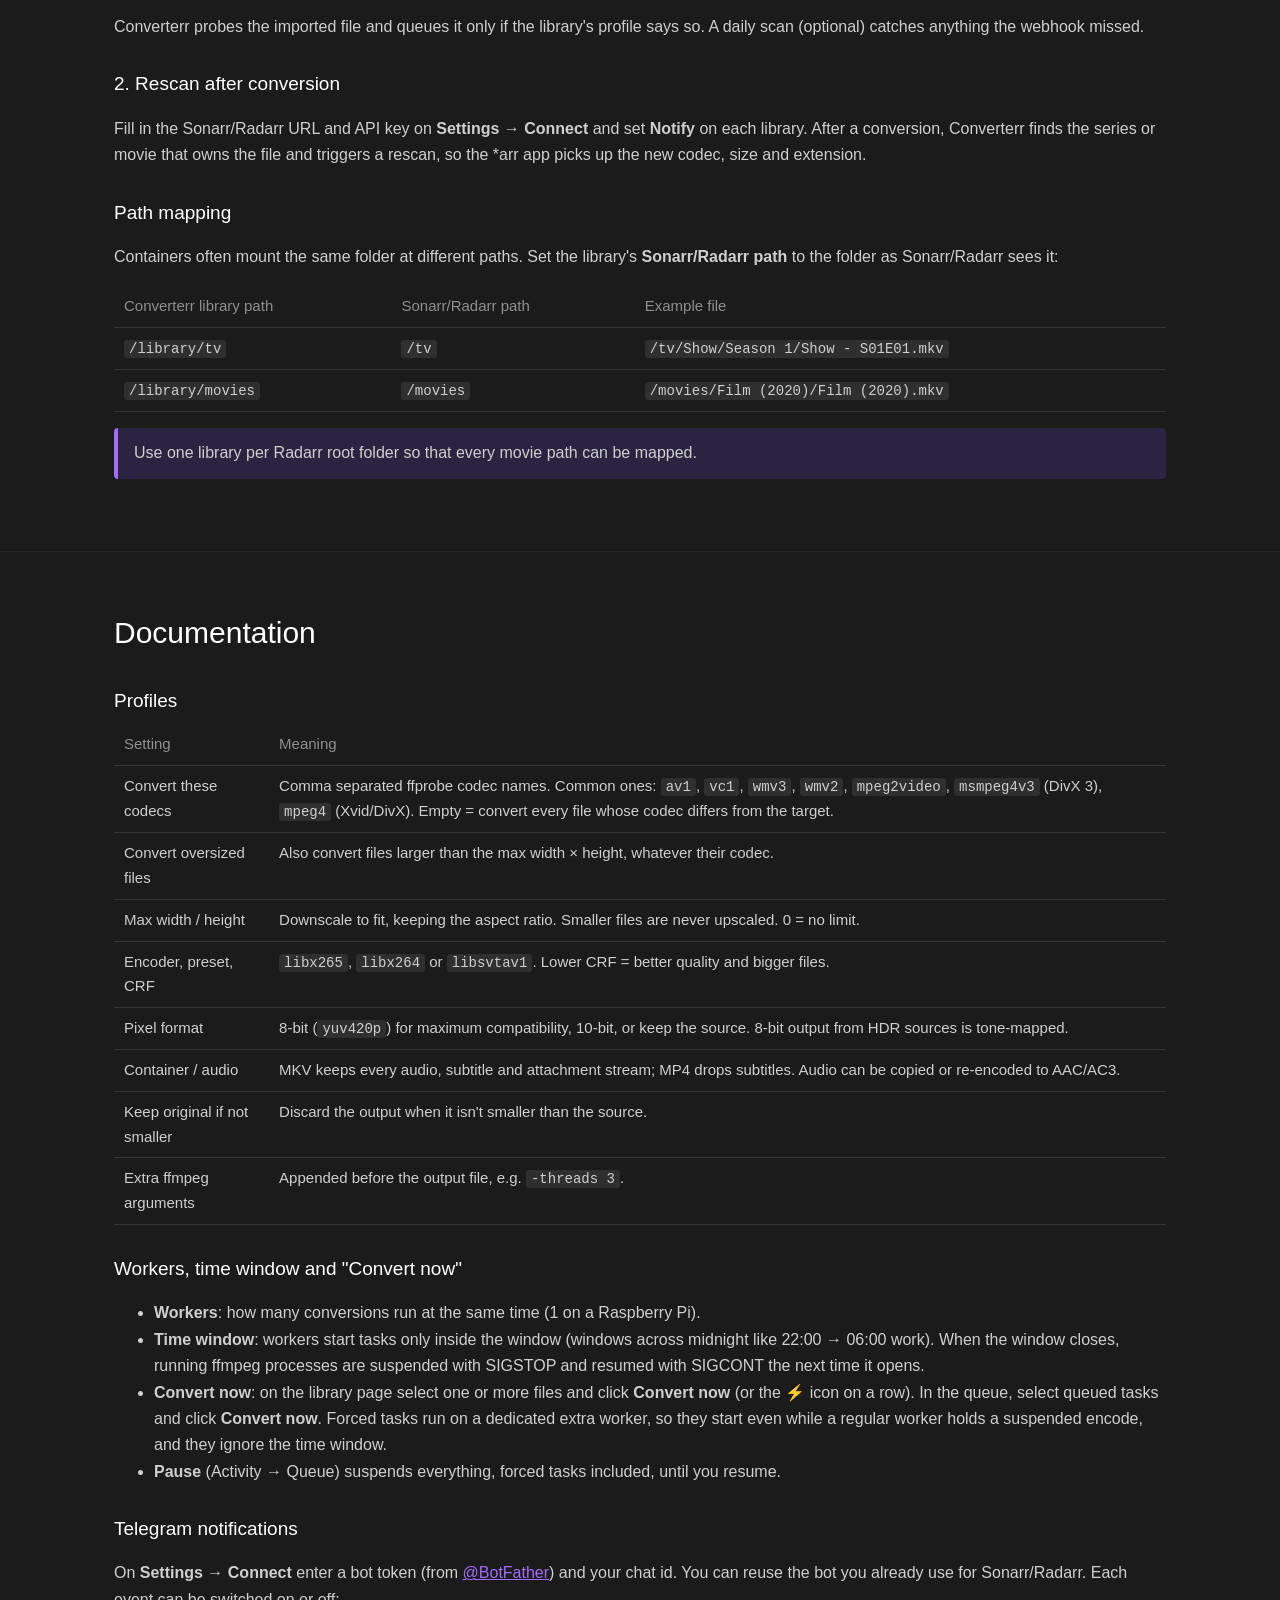
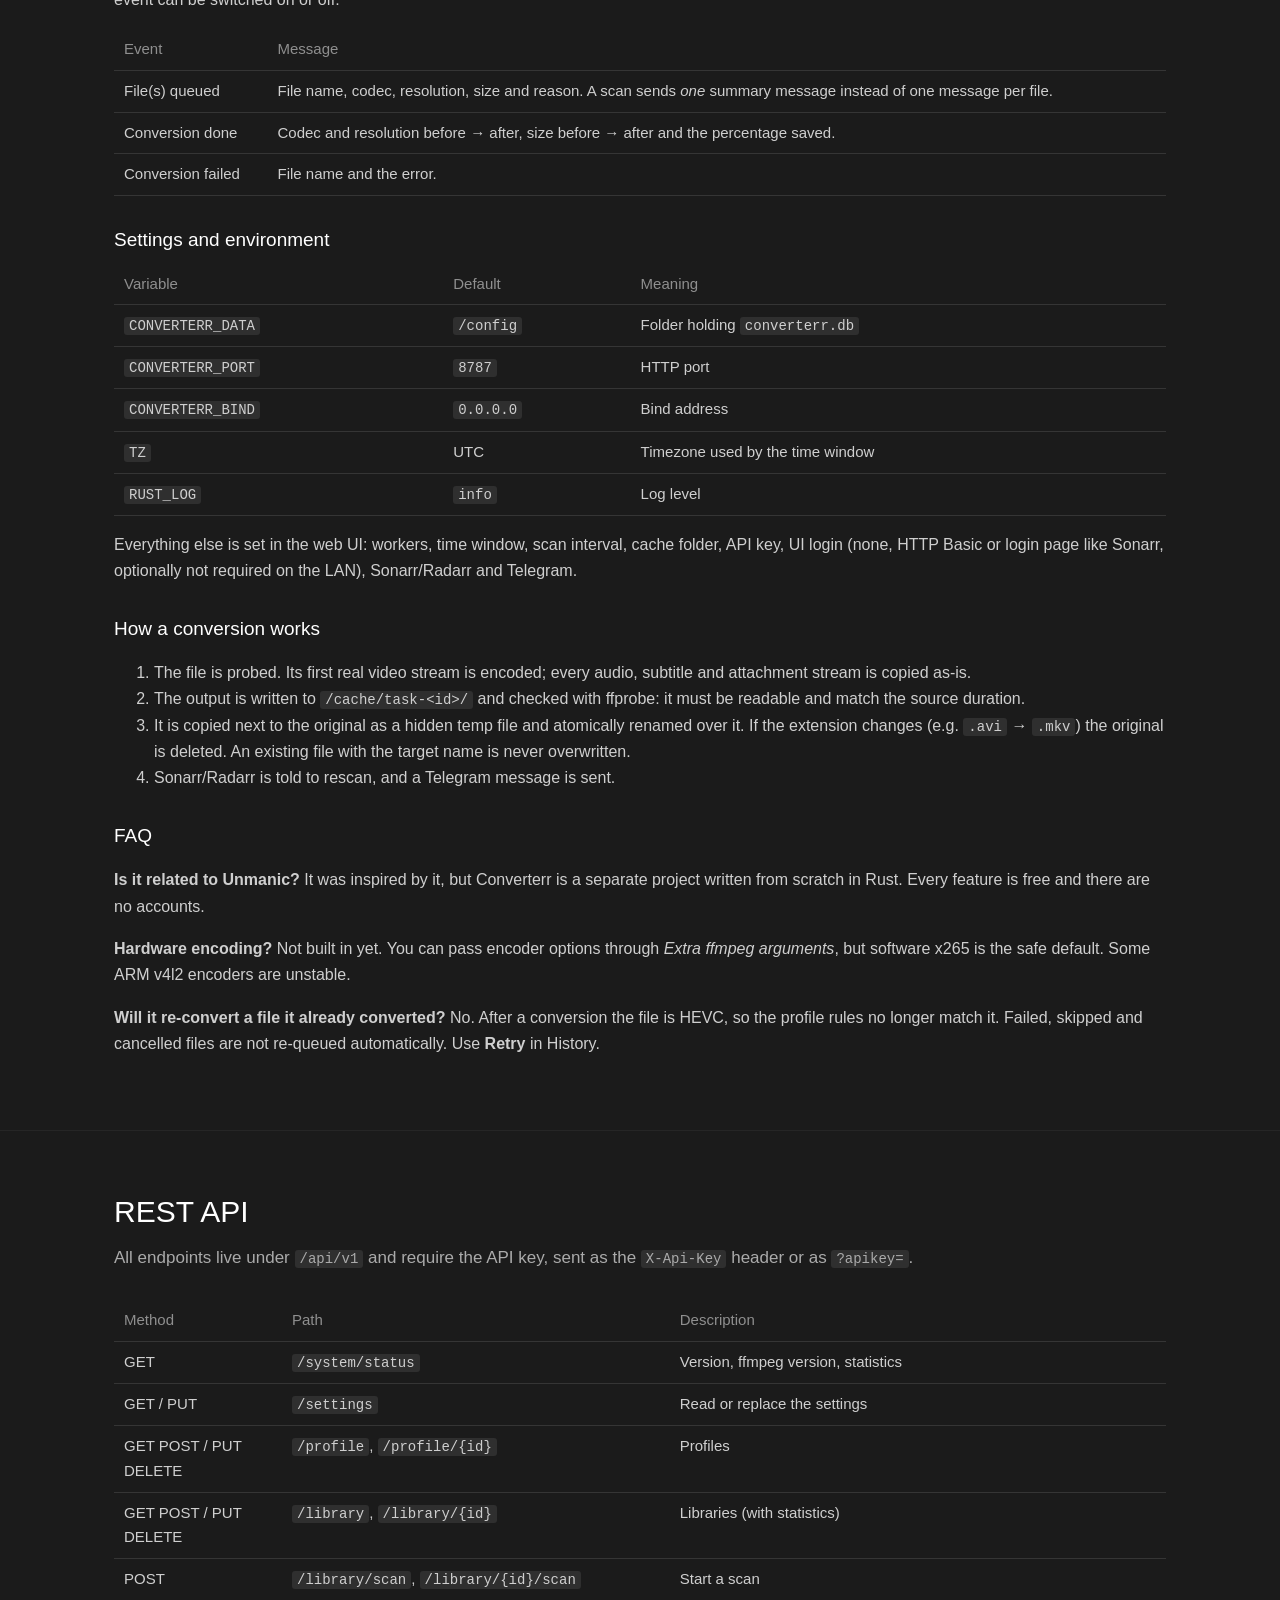
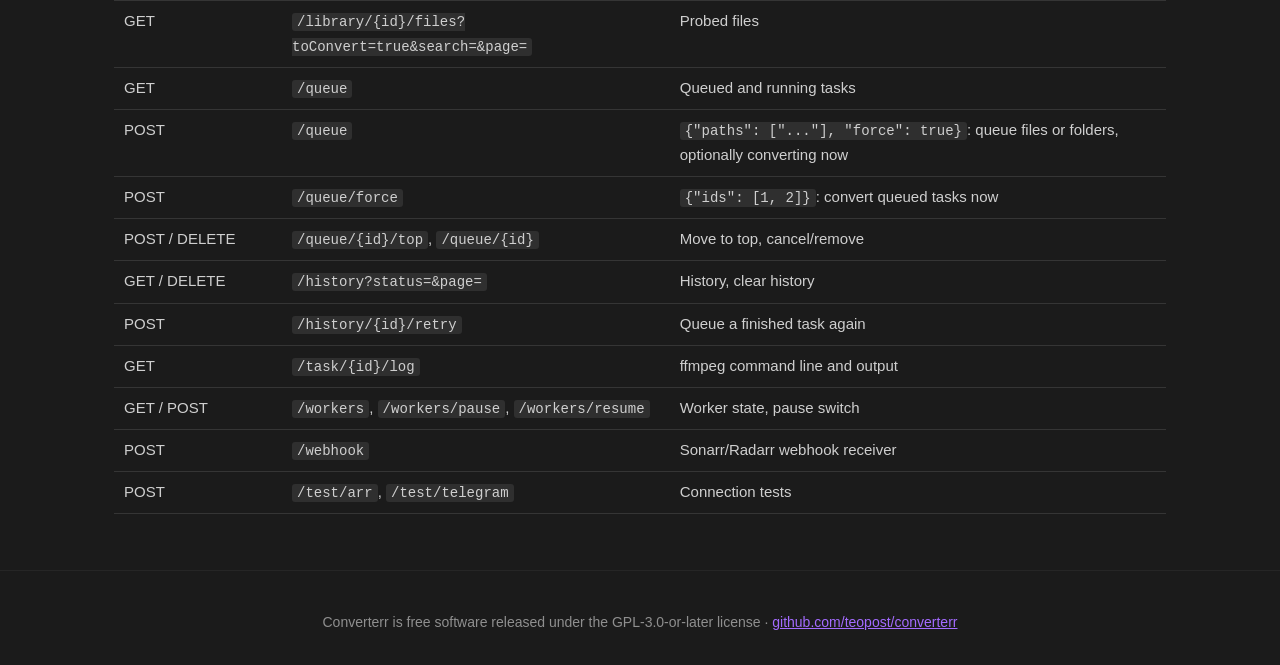
==== commit 282506d8: "Converterr 0.2.0: login page, grouped settings, safer interrupted runs Settings / security - Setting" ====
--- a/docs/index.html
+++ b/docs/index.html
@@ -215,7 +215,7 @@
       <tr><td><code>TZ</code></td><td>UTC</td><td>Timezone used by the time window</td></tr>
       <tr><td><code>RUST_LOG</code></td><td><code>info</code></td><td>Log level</td></tr>
     </table>
-    <p>Everything else is set in the web UI: workers, time window, scan interval, cache folder, API key, optional UI password (HTTP Basic), Sonarr/Radarr and Telegram.</p>
+    <p>Everything else is set in the web UI: workers, time window, scan interval, cache folder, API key, UI login (none, HTTP Basic or login page like Sonarr, optionally not required on the LAN), Sonarr/Radarr and Telegram.</p>
 
     <h3>How a conversion works</h3>
     <ol>
